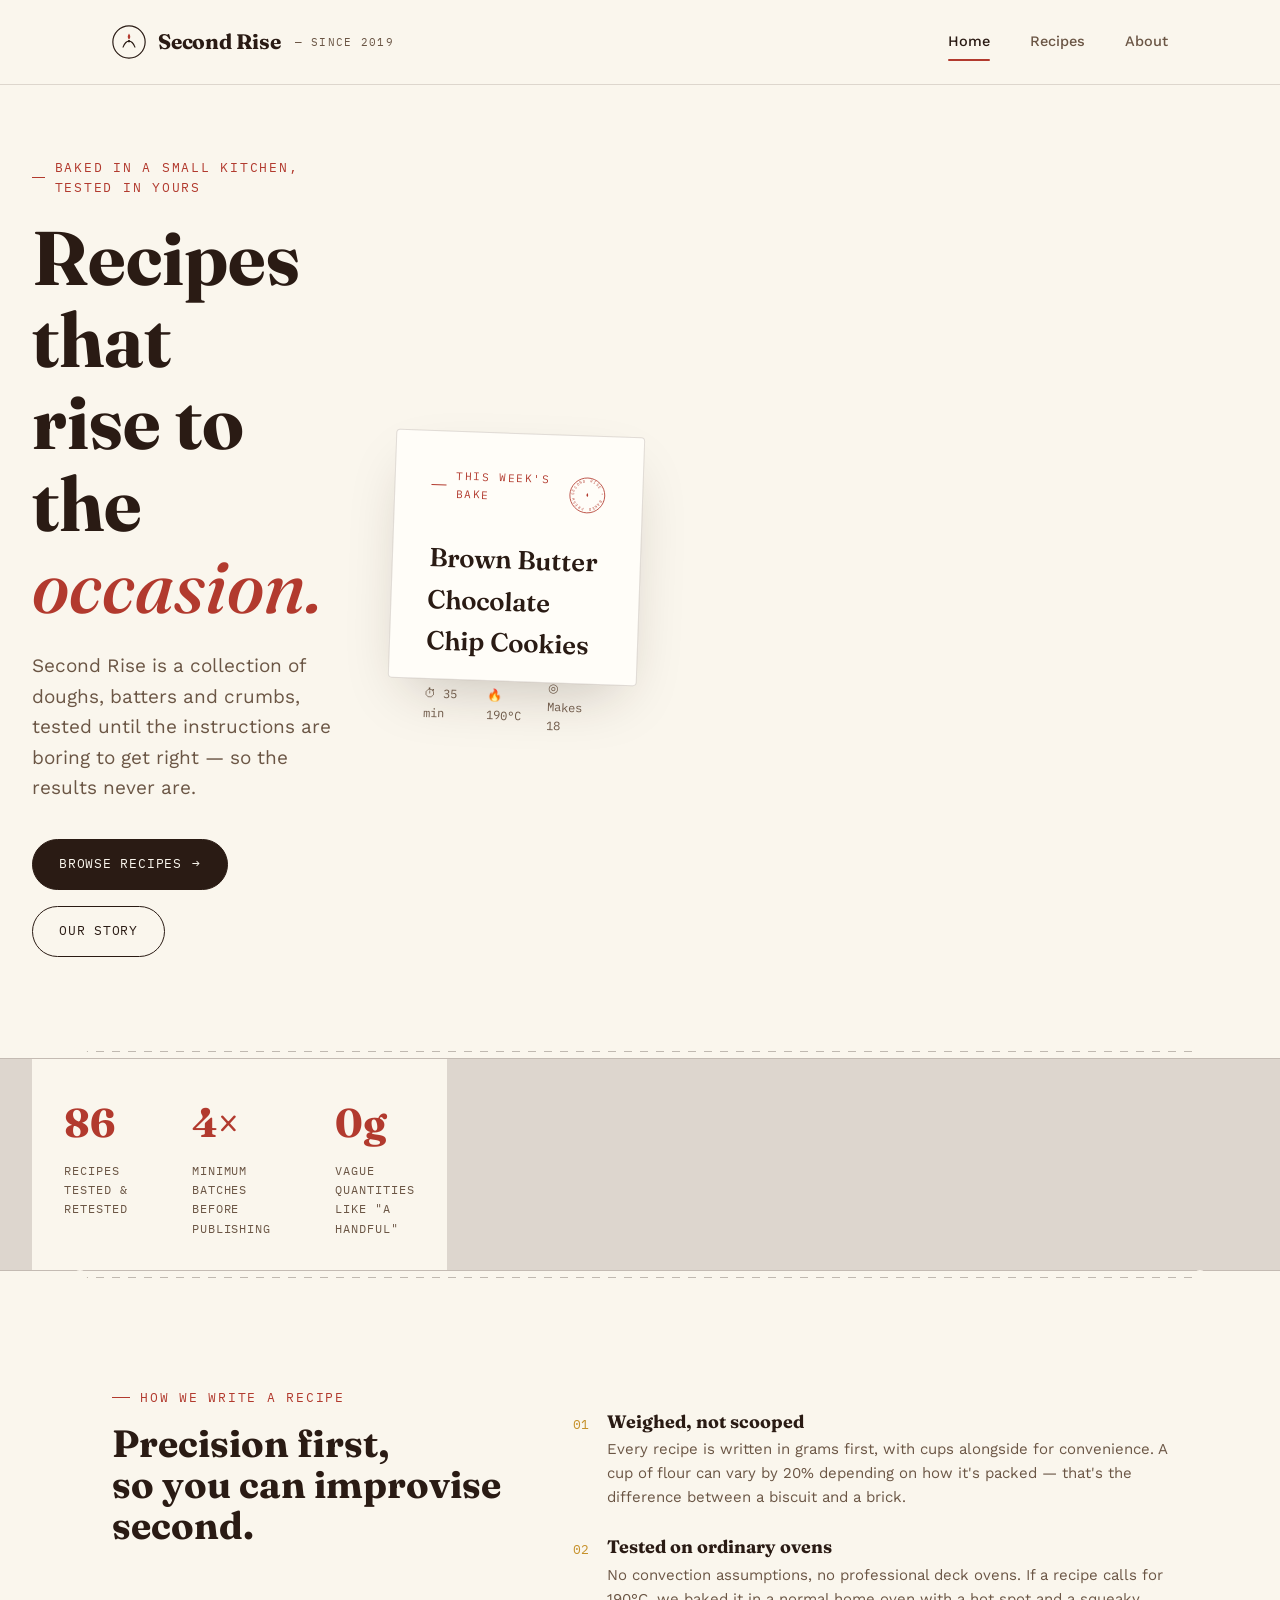
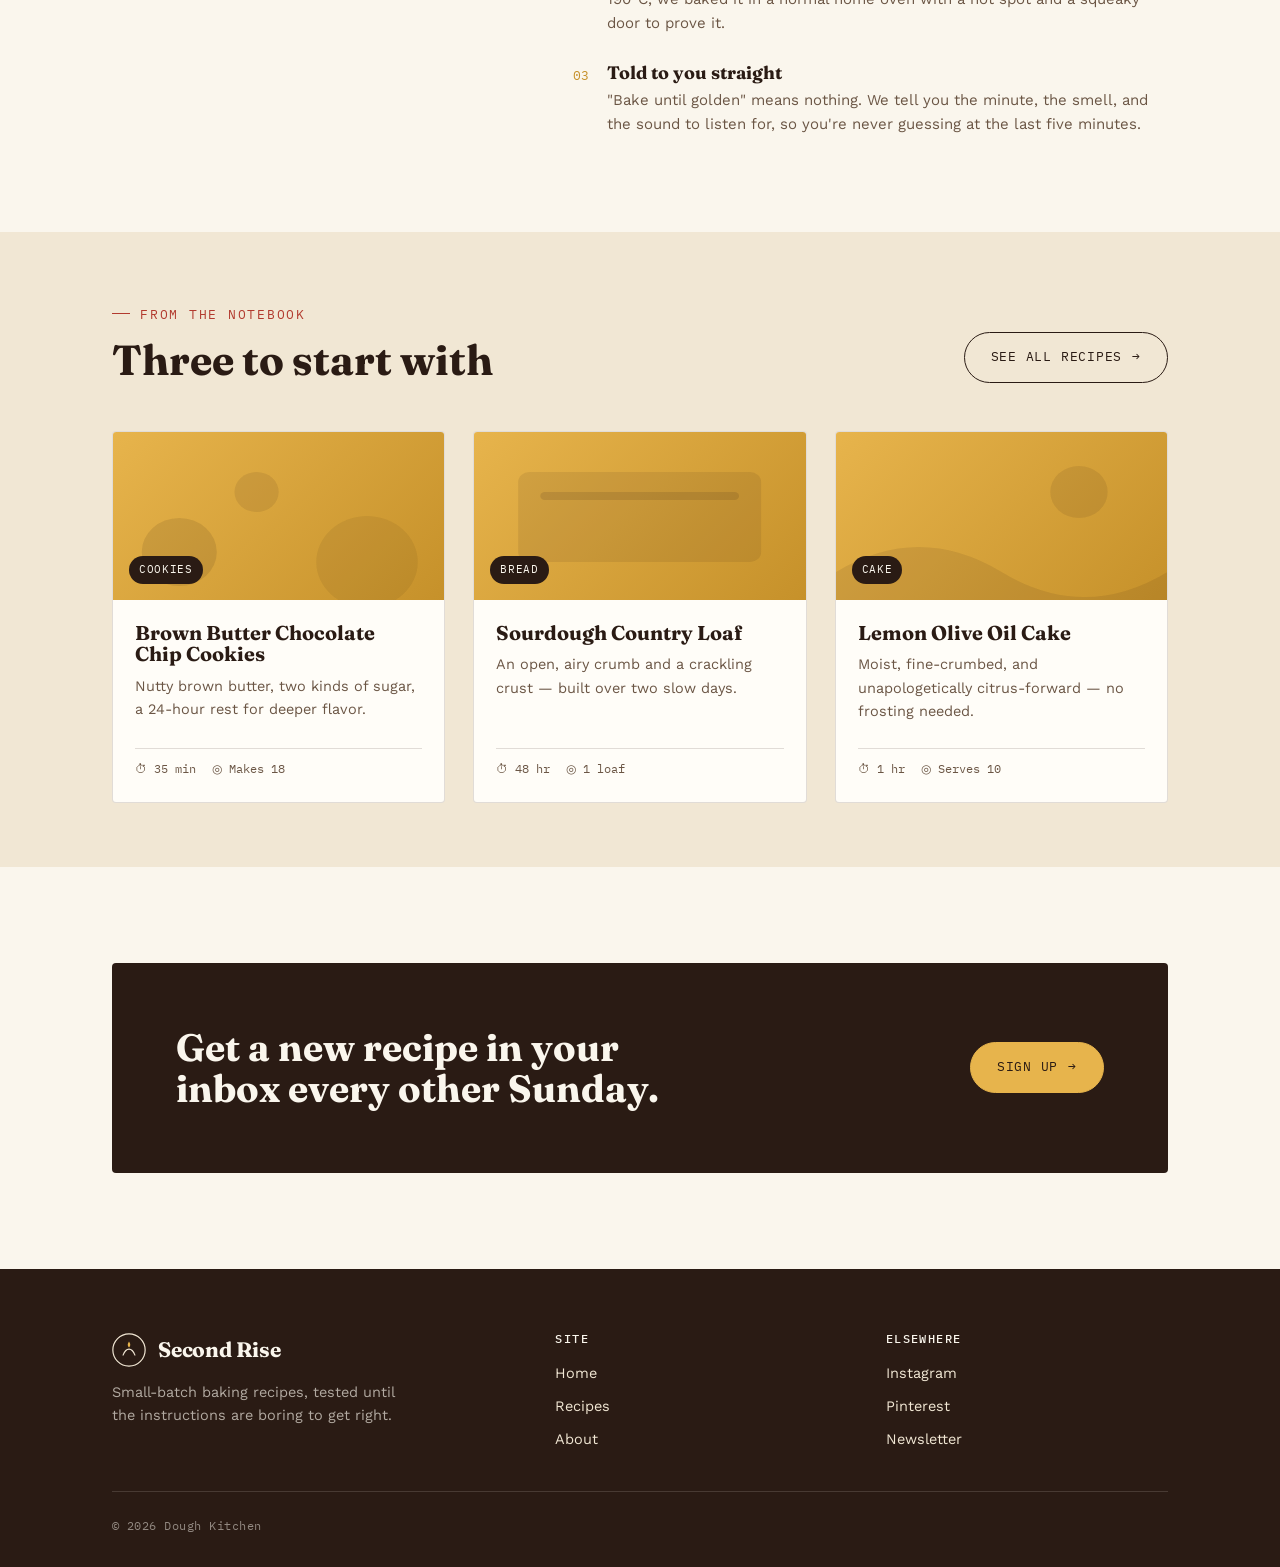
==== index.html @ 47c67fba "Add files via upload" ====
<!DOCTYPE html>
<html lang="en">
<head>
<meta charset="UTF-8">
<meta name="viewport" content="width=device-width, initial-scale=1.0">
<title>Dough</title>
<meta name="description" content="Small-batch baking recipes, tested until they're boring to get right, then written down clearly.">
<link rel="stylesheet" href="styles.css">
</head>
<body>

<header class="site-header">
  <div class="wrap">
    <a href="index.html" class="logo">
      <svg class="logo-mark" viewBox="0 0 40 40" fill="none" xmlns="http://www.w3.org/2000/svg">
        <circle cx="20" cy="20" r="19" stroke="#2A1B14" stroke-width="1.4"/>
        <path d="M20 10c-2 3-2 5 0 7 2-2 2-4 0-7Z" fill="#B23A2E"/>
        <path d="M13 26c2-5 5-7 7-7s5 2 7 7" stroke="#2A1B14" stroke-width="1.3" stroke-linecap="round"/>
        <circle cx="20" cy="19" r="1.4" fill="#2A1B14"/>
      </svg>
      Second Rise
      <small style="margin-left:2px">— since 2019</small>
    </a>
    <nav>
      <button class="nav-toggle" aria-label="Toggle menu" aria-expanded="false">
        <svg viewBox="0 0 24 24" fill="none" stroke="#2A1B14" stroke-width="1.8"><path d="M3 6h18M3 12h18M3 18h18"/></svg>
      </button>
      <div class="nav-links">
        <a href="index.html" aria-current="page">Home</a>
        <a href="recipes.html">Recipes</a>
        <a href="about.html">About</a>
      </div>
    </nav>
  </div>
</header>

<main>

  <!-- HERO -->
  <section class="hero">
    <div class="wrap" style="display:grid; grid-template-columns: 1.1fr 0.9fr; gap:56px; align-items:center;">
      <div>
        <span class="eyebrow">Baked in a small kitchen, tested in yours</span>
        <h1>Recipes that<br>rise to the <em>occasion.</em></h1>
        <p class="lede">Second Rise is a collection of doughs, batters and crumbs, tested until the instructions are boring to get right — so the results never are.</p>
        <div class="hero-actions">
          <a href="recipes.html" class="btn btn-solid">Browse recipes <span class="btn-arrow">→</span></a>
          <a href="about.html" class="btn">Our story</a>
        </div>
      </div>

      <div class="hero-art">
        <div class="hero-card">
          <div class="hero-card-top">
            <span class="eyebrow" style="font-size:11px;">This week's bake</span>
            <svg class="stamp" width="46" height="46" viewBox="0 0 46 46" fill="none">
              <circle cx="23" cy="23" r="21" stroke="#B23A2E" stroke-width="1"/>
              <path id="stampCirclePath" d="M23,23 m-16,0 a16,16 0 1,1 32,0 a16,16 0 1,1 -32,0" fill="none"/>
              <text font-family="IBM Plex Mono" font-size="4.6" fill="#B23A2E" letter-spacing="1.5">
                <textPath href="#stampCirclePath" startOffset="0%">SECOND RISE • BAKED FRESH • </textPath>
              </text>
              <path d="M23 20c-1.4 2-1.4 3.4 0 4.8 1.4-1.4 1.4-2.8 0-4.8Z" fill="#B23A2E"/>
            </svg>
          </div>
          <div>
            <div class="hero-card-title">Brown Butter<br>Chocolate Chip Cookies</div>
            <div class="hero-card-meta">
              <span>⏱ 35 min</span>
              <span>🔥 190°C</span>
              <span>◎ Makes 18</span>
            </div>
          </div>
        </div>
      </div>
    </div>
  </section>

  <!-- STATS -->
  <div class="tear-wrap wrap"><hr class="tear-line"></div>
  <div class="stats-row">
    <div class="wrap" style="display:grid; grid-template-columns:repeat(3,1fr); gap:0;">
      <div class="stat">
        <div class="num">86</div>
        <div class="label">Recipes tested & retested</div>
      </div>
      <div class="stat">
        <div class="num">4×</div>
        <div class="label">Minimum batches before publishing</div>
      </div>
      <div class="stat">
        <div class="num">0g</div>
        <div class="label">Vague quantities like "a handful"</div>
      </div>
    </div>
  </div>
  <div class="tear-wrap wrap"><hr class="tear-line"></div>

  <!-- PHILOSOPHY -->
  <section>
    <div class="wrap philosophy">
      <div>
        <span class="eyebrow">How we write a recipe</span>
        <h2 style="font-size: clamp(28px,3.2vw,38px); margin-top:16px;">Precision first,<br>so you can improvise second.</h2>
      </div>
      <div class="philosophy-list">
        <div class="philosophy-item">
          <span class="mark">01</span>
          <div>
            <h4>Weighed, not scooped</h4>
            <p>Every recipe is written in grams first, with cups alongside for convenience. A cup of flour can vary by 20% depending on how it's packed — that's the difference between a biscuit and a brick.</p>
          </div>
        </div>
        <div class="philosophy-item">
          <span class="mark">02</span>
          <div>
            <h4>Tested on ordinary ovens</h4>
            <p>No convection assumptions, no professional deck ovens. If a recipe calls for 190°C, we baked it in a normal home oven with a hot spot and a squeaky door to prove it.</p>
          </div>
        </div>
        <div class="philosophy-item">
          <span class="mark">03</span>
          <div>
            <h4>Told to you straight</h4>
            <p>"Bake until golden" means nothing. We tell you the minute, the smell, and the sound to listen for, so you're never guessing at the last five minutes.</p>
          </div>
        </div>
      </div>
    </div>
  </section>

  <!-- FEATURED RECIPES -->
  <section class="tight" style="background:var(--parchment-dark);">
    <div class="wrap">
      <div class="section-head">
        <div>
          <span class="eyebrow">From the notebook</span>
          <h2 style="margin-top:14px;">Three to start with</h2>
        </div>
        <a href="recipes.html" class="btn">See all recipes <span class="btn-arrow">→</span></a>
      </div>

      <div class="card-grid">

        <a href="recipes.html" class="recipe-card">
          <div class="recipe-card-media">
            <svg viewBox="0 0 300 168" preserveAspectRatio="none"><circle cx="60" cy="120" r="34" fill="rgba(42,27,20,0.12)"/><circle cx="130" cy="60" r="20" fill="rgba(42,27,20,0.1)"/><circle cx="230" cy="130" r="46" fill="rgba(42,27,20,0.08)"/></svg>
            <span class="recipe-card-tag">Cookies</span>
          </div>
          <div class="recipe-card-body">
            <h3>Brown Butter Chocolate Chip Cookies</h3>
            <p>Nutty brown butter, two kinds of sugar, a 24-hour rest for deeper flavor.</p>
            <div class="recipe-card-meta">
              <span>⏱ 35 min</span><span>◎ Makes 18</span>
            </div>
          </div>
        </a>

        <a href="recipes.html" class="recipe-card">
          <div class="recipe-card-media">
            <svg viewBox="0 0 300 168" preserveAspectRatio="none"><rect x="40" y="40" width="220" height="90" rx="10" fill="rgba(42,27,20,0.1)"/><rect x="60" y="60" width="180" height="8" rx="4" fill="rgba(42,27,20,0.14)"/></svg>
            <span class="recipe-card-tag">Bread</span>
          </div>
          <div class="recipe-card-body">
            <h3>Sourdough Country Loaf</h3>
            <p>An open, airy crumb and a crackling crust — built over two slow days.</p>
            <div class="recipe-card-meta">
              <span>⏱ 48 hr</span><span>◎ 1 loaf</span>
            </div>
          </div>
        </a>

        <a href="recipes.html" class="recipe-card">
          <div class="recipe-card-media">
            <svg viewBox="0 0 300 168" preserveAspectRatio="none"><path d="M0 140 Q75 90 150 140 T300 140 V168 H0 Z" fill="rgba(42,27,20,0.1)"/><circle cx="220" cy="60" r="26" fill="rgba(42,27,20,0.1)"/></svg>
            <span class="recipe-card-tag">Cake</span>
          </div>
          <div class="recipe-card-body">
            <h3>Lemon Olive Oil Cake</h3>
            <p>Moist, fine-crumbed, and unapologetically citrus-forward — no frosting needed.</p>
            <div class="recipe-card-meta">
              <span>⏱ 1 hr</span><span>◎ Serves 10</span>
            </div>
          </div>
        </a>

      </div>
    </div>
  </section>

  <!-- CTA -->
  <section>
    <div class="wrap">
      <div class="cta-band">
        <h2>Get a new recipe in your inbox every other Sunday.</h2>
        <a href="about.html#newsletter" class="btn btn-solid">Sign up <span class="btn-arrow">→</span></a>
      </div>
    </div>
  </section>

</main>

<footer class="site-footer">
  <div class="wrap">
    <div class="footer-grid">
      <div>
        <div class="logo" style="color:var(--parchment); margin-bottom:14px;">
          <svg class="logo-mark" viewBox="0 0 40 40" fill="none" xmlns="http://www.w3.org/2000/svg">
            <circle cx="20" cy="20" r="19" stroke="#F1E7D4" stroke-width="1.4"/>
            <path d="M20 10c-2 3-2 5 0 7 2-2 2-4 0-7Z" fill="#E7B44C"/>
            <path d="M13 26c2-5 5-7 7-7s5 2 7 7" stroke="#F1E7D4" stroke-width="1.3" stroke-linecap="round"/>
          </svg>
          Second Rise
        </div>
        <p style="max-width:34ch;">Small-batch baking recipes, tested until the instructions are boring to get right.</p>
      </div>
      <div>
        <h4>Site</h4>
        <ul>
          <li><a href="index.html">Home</a></li>
          <li><a href="recipes.html">Recipes</a></li>
          <li><a href="about.html">About</a></li>
        </ul>
      </div>
      <div>
        <h4>Elsewhere</h4>
        <ul>
          <li><a href="#">Instagram</a></li>
          <li><a href="#">Pinterest</a></li>
          <li><a href="about.html#newsletter">Newsletter</a></li>
        </ul>
      </div>
    </div>
    <div class="footer-bottom">
      <span>© 2026 Dough Kitchen</span>
    </div>
  </div>
</footer>

<script src="script.js"></script>
</body>
</html>
---- styles.css ----
@import url('https://fonts.googleapis.com/css2?family=Fraunces:ital,opsz,wght@0,9..144,400;0,9..144,500;0,9..144,600;0,9..144,700;0,9..144,900;1,9..144,500;1,9..144,600&family=Work+Sans:wght@400;500;600;700&family=IBM+Plex+Mono:wght@400;500&display=swap');

:root {
  --parchment: #FAF6ED;
  --parchment-dark: #F1E7D4;
  --card: #FFFDF8;
  --espresso: #2A1B14;
  --espresso-soft: #6B5645;
  --butter: #E7B44C;
  --butter-deep: #C6912A;
  --cherry: #B23A2E;
  --line: rgba(42, 27, 20, 0.14);
  --line-strong: rgba(42, 27, 20, 0.28);

  --font-display: 'Fraunces', serif;
  --font-body: 'Work Sans', sans-serif;
  --font-mono: 'IBM Plex Mono', monospace;

  --container: 1120px;
}

* { box-sizing: border-box; }

html {
  scroll-behavior: smooth;
}

@media (prefers-reduced-motion: reduce) {
  html { scroll-behavior: auto; }
  * { animation-duration: 0.01ms !important; animation-iteration-count: 1 !important; transition-duration: 0.01ms !important; }
}

body {
  margin: 0;
  background: var(--parchment);
  color: var(--espresso);
  font-family: var(--font-body);
  font-size: 16px;
  line-height: 1.6;
  -webkit-font-smoothing: antialiased;
}

img { max-width: 100%; display: block; }

a {
  color: inherit;
  text-decoration: none;
}

:focus-visible {
  outline: 2px solid var(--cherry);
  outline-offset: 3px;
  border-radius: 2px;
}

.wrap {
  max-width: var(--container);
  margin: 0 auto;
  padding: 0 32px;
}

h1, h2, h3, h4 {
  font-family: var(--font-display);
  font-weight: 700;
  line-height: 1.08;
  margin: 0;
  color: var(--espresso);
}

.eyebrow {
  font-family: var(--font-mono);
  font-size: 12.5px;
  letter-spacing: 0.14em;
  text-transform: uppercase;
  color: var(--cherry);
  display: inline-flex;
  align-items: center;
  gap: 10px;
}

.eyebrow::before {
  content: '';
  width: 18px;
  height: 1px;
  background: var(--cherry);
  display: inline-block;
}

p { margin: 0 0 1em; }
p:last-child { margin-bottom: 0; }

.lede {
  font-size: 19px;
  color: var(--espresso-soft);
  max-width: 54ch;
}

/* ---------- Buttons ---------- */
.btn {
  display: inline-flex;
  align-items: center;
  gap: 10px;
  font-family: var(--font-mono);
  font-size: 13px;
  letter-spacing: 0.06em;
  text-transform: uppercase;
  padding: 14px 26px;
  border-radius: 999px;
  border: 1px solid var(--espresso);
  background: transparent;
  color: var(--espresso);
  cursor: pointer;
  transition: background 0.2s ease, color 0.2s ease, transform 0.2s ease;
  white-space: nowrap;
}
.btn:hover { background: var(--espresso); color: var(--parchment); transform: translateY(-1px); }

.btn-solid {
  background: var(--espresso);
  color: var(--parchment);
}
.btn-solid:hover { background: var(--cherry); border-color: var(--cherry); color: #fff; }

.btn-arrow { transition: transform 0.2s ease; }
.btn:hover .btn-arrow { transform: translateX(3px); }

/* ---------- Header / Nav ---------- */
.site-header {
  position: sticky;
  top: 0;
  z-index: 40;
  background: rgba(250, 246, 237, 0.92);
  backdrop-filter: blur(8px);
  border-bottom: 1px solid var(--line);
}

.site-header .wrap {
  display: flex;
  align-items: center;
  justify-content: space-between;
  height: 84px;
}

.logo {
  display: flex;
  align-items: center;
  gap: 12px;
  font-family: var(--font-display);
  font-weight: 700;
  font-size: 21px;
  letter-spacing: -0.01em;
}

.logo-mark {
  width: 34px;
  height: 34px;
  flex-shrink: 0;
}

.logo small {
  display: block;
  font-family: var(--font-mono);
  font-weight: 400;
  font-size: 10.5px;
  letter-spacing: 0.12em;
  text-transform: uppercase;
  color: var(--espresso-soft);
}

.nav-links {
  display: flex;
  align-items: center;
  gap: 40px;
  font-size: 14.5px;
  font-weight: 500;
}

.nav-links a {
  position: relative;
  padding: 4px 0;
  color: var(--espresso-soft);
  transition: color 0.2s ease;
}
.nav-links a:hover,
.nav-links a[aria-current="page"] { color: var(--espresso); }

.nav-links a[aria-current="page"]::after {
  content: '';
  position: absolute;
  left: 0; right: 0; bottom: -3px;
  height: 2px;
  background: var(--cherry);
  border-radius: 2px;
}

.nav-toggle {
  display: none;
  background: none;
  border: 1px solid var(--line-strong);
  border-radius: 8px;
  width: 42px;
  height: 42px;
  align-items: center;
  justify-content: center;
  cursor: pointer;
}
.nav-toggle svg { width: 20px; height: 20px; }

/* ---------- Tear line divider (signature) ---------- */
.tear-line {
  border: none;
  height: 1px;
  margin: 0;
  background-image: repeating-linear-gradient(to right, var(--line-strong) 0 8px, transparent 8px 16px);
}

.tear-wrap {
  position: relative;
  padding: 6px 0;
}
.tear-wrap::before,
.tear-wrap::after {
  content: '';
  position: absolute;
  top: 50%;
  width: 14px;
  height: 14px;
  background: var(--parchment);
  border-radius: 50%;
  transform: translateY(-50%);
}
.tear-wrap::before { left: -7px; }
.tear-wrap::after { right: -7px; }

/* ---------- Baker's stamp (signature) ---------- */
.stamp {
  animation: spin-slow 26s linear infinite;
  transform-origin: 50% 50%;
}
@keyframes spin-slow {
  to { transform: rotate(360deg); }
}
@media (prefers-reduced-motion: reduce) {
  .stamp { animation: none; }
}

/* ---------- Section rhythm ---------- */
section { padding: 96px 0; }
section.tight { padding: 64px 0; }

.section-head {
  display: flex;
  align-items: flex-end;
  justify-content: space-between;
  gap: 32px;
  margin-bottom: 48px;
  flex-wrap: wrap;
}

.section-head h2 { font-size: clamp(30px, 3.4vw, 42px); }

/* ---------- Footer ---------- */
.site-footer {
  background: var(--espresso);
  color: var(--parchment-dark);
  padding: 64px 0 32px;
}
.site-footer a:hover { color: var(--butter); }
.footer-grid {
  display: grid;
  grid-template-columns: 1.4fr 1fr 1fr;
  gap: 48px;
  padding-bottom: 40px;
}
.footer-grid h4 {
  color: var(--parchment);
  font-family: var(--font-mono);
  font-size: 12px;
  letter-spacing: 0.12em;
  text-transform: uppercase;
  font-weight: 500;
  margin-bottom: 16px;
}
.footer-grid ul { list-style: none; margin: 0; padding: 0; display: flex; flex-direction: column; gap: 10px; font-size: 14.5px; }
.footer-grid p { color: rgba(250,246,237,0.65); font-size: 14.5px; }
.footer-bottom {
  border-top: 1px solid rgba(250,246,237,0.14);
  padding-top: 24px;
  display: flex;
  justify-content: space-between;
  font-family: var(--font-mono);
  font-size: 12px;
  letter-spacing: 0.04em;
  color: rgba(250,246,237,0.5);
  flex-wrap: wrap;
  gap: 12px;
}

/* ============================================
   HOME PAGE
   ============================================ */

.hero {
  padding: 72px 0 88px;
  display: grid;
  grid-template-columns: 1.1fr 0.9fr;
  gap: 56px;
  align-items: center;
}

.hero h1 {
  font-size: clamp(44px, 6vw, 76px);
  margin: 20px 0 24px;
}
.hero h1 em {
  font-style: italic;
  color: var(--cherry);
  font-weight: 500;
}

.hero-actions {
  display: flex;
  gap: 16px;
  margin-top: 36px;
  flex-wrap: wrap;
}

.hero-art {
  position: relative;
  aspect-ratio: 1 / 1;
  display: flex;
  align-items: center;
  justify-content: center;
}

.hero-card {
  background: var(--card);
  border: 1px solid var(--line);
  border-radius: 4px;
  width: 100%;
  height: 100%;
  padding: 36px;
  display: flex;
  flex-direction: column;
  justify-content: space-between;
  box-shadow: 0 24px 60px -20px rgba(42,27,20,0.25);
  transform: rotate(2deg);
}

.hero-card-top {
  display: flex;
  justify-content: space-between;
  align-items: flex-start;
}

.hero-card-title {
  font-family: var(--font-display);
  font-size: 26px;
  font-weight: 600;
  margin-top: 24px;
}

.hero-card-meta {
  display: flex;
  gap: 20px;
  font-family: var(--font-mono);
  font-size: 12px;
  color: var(--espresso-soft);
  margin-top: 12px;
}

.hero-card-meta span { display: flex; align-items: center; gap: 6px; }

/* Stats row */
.stats-row {
  display: grid;
  grid-template-columns: repeat(3, 1fr);
  gap: 1px;
  background: var(--line);
  border-top: 1px solid var(--line);
  border-bottom: 1px solid var(--line);
}
.stat {
  background: var(--parchment);
  padding: 32px;
  text-align: left;
}
.stat .num {
  font-family: var(--font-display);
  font-size: 40px;
  font-weight: 700;
  color: var(--cherry);
}
.stat .label {
  font-family: var(--font-mono);
  font-size: 12px;
  letter-spacing: 0.08em;
  text-transform: uppercase;
  color: var(--espresso-soft);
  margin-top: 6px;
}

/* Philosophy */
.philosophy {
  display: grid;
  grid-template-columns: 0.8fr 1.2fr;
  gap: 64px;
}
.philosophy-list {
  display: flex;
  flex-direction: column;
  gap: 28px;
  margin-top: 32px;
}
.philosophy-item {
  display: flex;
  gap: 18px;
}
.philosophy-item .mark {
  font-family: var(--font-mono);
  font-size: 13px;
  color: var(--butter-deep);
  padding-top: 3px;
}
.philosophy-item h4 { font-size: 18px; margin-bottom: 6px; }
.philosophy-item p { color: var(--espresso-soft); font-size: 15px; }

/* Featured recipe cards */
.card-grid {
  display: grid;
  grid-template-columns: repeat(3, 1fr);
  gap: 28px;
}

.recipe-card {
  background: var(--card);
  border: 1px solid var(--line);
  border-radius: 4px;
  overflow: hidden;
  display: flex;
  flex-direction: column;
  transition: box-shadow 0.25s ease, transform 0.25s ease;
}
.recipe-card:hover {
  box-shadow: 0 20px 40px -18px rgba(42,27,20,0.22);
  transform: translateY(-3px);
}

.recipe-card-media {
  height: 168px;
  background: linear-gradient(135deg, var(--butter) 0%, var(--butter-deep) 100%);
  position: relative;
  display: flex;
  align-items: flex-end;
  padding: 16px;
}
.recipe-card-media svg { width: 100%; height: 100%; position: absolute; inset: 0; opacity: 0.9; }
.recipe-card-tag {
  position: relative;
  font-family: var(--font-mono);
  font-size: 11px;
  letter-spacing: 0.06em;
  text-transform: uppercase;
  background: var(--espresso);
  color: var(--parchment);
  padding: 5px 10px;
  border-radius: 999px;
}

.recipe-card-body {
  padding: 22px 22px 24px;
  display: flex;
  flex-direction: column;
  gap: 10px;
  flex: 1;
}
.recipe-card-body h3 { font-size: 20px; }
.recipe-card-body p { color: var(--espresso-soft); font-size: 14.5px; }
.recipe-card-meta {
  margin-top: auto;
  display: flex;
  gap: 16px;
  font-family: var(--font-mono);
  font-size: 12px;
  color: var(--espresso-soft);
  padding-top: 10px;
  border-top: 1px solid var(--line);
}

/* CTA band */
.cta-band {
  background: var(--espresso);
  color: var(--parchment);
  border-radius: 4px;
  padding: 64px;
  display: flex;
  align-items: center;
  justify-content: space-between;
  gap: 32px;
  flex-wrap: wrap;
}
.cta-band h2 { color: var(--parchment); font-size: clamp(28px,3vw,38px); max-width: 20ch; }
.cta-band .btn-solid { background: var(--butter); color: var(--espresso); border-color: var(--butter); }
.cta-band .btn-solid:hover { background: var(--cherry); border-color: var(--cherry); color: #fff; }

/* ============================================
   RECIPES PAGE
   ============================================ */

.page-header {
  padding: 64px 0 40px;
}
.page-header h1 { font-size: clamp(38px, 5vw, 58px); margin: 18px 0 16px; }

.filter-row {
  display: flex;
  gap: 10px;
  flex-wrap: wrap;
  margin-top: 32px;
}
.filter-pill {
  font-family: var(--font-mono);
  font-size: 12.5px;
  letter-spacing: 0.04em;
  padding: 9px 16px;
  border-radius: 999px;
  border: 1px solid var(--line-strong);
  background: var(--card);
  cursor: pointer;
  transition: all 0.15s ease;
}
.filter-pill:hover { border-color: var(--espresso); }
.filter-pill.active { background: var(--espresso); color: var(--parchment); border-color: var(--espresso); }

.recipe-index {
  display: flex;
  flex-direction: column;
  gap: 18px;
  padding-bottom: 96px;
}

.recipe-entry {
  background: var(--card);
  border: 1px solid var(--line);
  border-radius: 4px;
  overflow: hidden;
}

.recipe-entry-head {
  display: flex;
  align-items: center;
  gap: 24px;
  padding: 22px 26px;
  cursor: pointer;
  background: none;
  border: none;
  width: 100%;
  text-align: left;
  font-family: var(--font-body);
}

.recipe-entry-num {
  font-family: var(--font-mono);
  font-size: 13px;
  color: var(--butter-deep);
  width: 28px;
  flex-shrink: 0;
}

.recipe-entry-title { flex: 1; }
.recipe-entry-title h3 { font-size: 21px; margin-bottom: 4px; }
.recipe-entry-title .sub { color: var(--espresso-soft); font-size: 14px; }

.recipe-entry-meta {
  display: flex;
  gap: 22px;
  font-family: var(--font-mono);
  font-size: 12px;
  color: var(--espresso-soft);
  flex-shrink: 0;
}
.recipe-entry-meta span { display: flex; align-items: center; gap: 6px; }

.recipe-entry-toggle {
  width: 32px;
  height: 32px;
  border-radius: 50%;
  border: 1px solid var(--line-strong);
  display: flex;
  align-items: center;
  justify-content: center;
  flex-shrink: 0;
  transition: transform 0.25s ease, background 0.2s ease;
}
.recipe-entry-toggle svg { width: 14px; height: 14px; transition: transform 0.25s ease; }

.recipe-entry.open .recipe-entry-toggle { background: var(--espresso); border-color: var(--espresso); }
.recipe-entry.open .recipe-entry-toggle svg { stroke: var(--parchment); transform: rotate(45deg); }

.recipe-entry-body {
  display: grid;
  grid-template-rows: 0fr;
  transition: grid-template-rows 0.35s ease;
}
.recipe-entry.open .recipe-entry-body { grid-template-rows: 1fr; }
.recipe-entry-body-inner { overflow: hidden; }

.recipe-detail {
  padding: 8px 26px 34px;
  border-top: 1px dashed var(--line-strong);
  display: grid;
  grid-template-columns: 0.85fr 1.15fr;
  gap: 40px;
}

.ingredients h4, .method h4 {
  font-family: var(--font-mono);
  font-size: 12px;
  letter-spacing: 0.1em;
  text-transform: uppercase;
  color: var(--cherry);
  margin: 24px 0 14px;
}

.ingredients ul {
  list-style: none;
  margin: 0;
  padding: 0;
  display: flex;
  flex-direction: column;
  gap: 10px;
}
.ingredients li {
  display: flex;
  align-items: baseline;
  gap: 10px;
  font-size: 14.5px;
}
.ingredients li input[type="checkbox"] {
  appearance: none;
  width: 16px;
  height: 16px;
  border: 1px solid var(--line-strong);
  border-radius: 3px;
  flex-shrink: 0;
  margin-top: 2px;
  cursor: pointer;
  position: relative;
}
.ingredients li input[type="checkbox"]:checked {
  background: var(--butter);
  border-color: var(--butter-deep);
}
.ingredients li input[type="checkbox"]:checked::after {
  content: '✓';
  position: absolute;
  inset: 0;
  display: flex;
  align-items: center;
  justify-content: center;
  font-size: 11px;
  color: var(--espresso);
}
.ingredients li .qty {
  font-family: var(--font-mono);
  color: var(--espresso-soft);
  min-width: 68px;
  flex-shrink: 0;
}
.ingredients li.checked span:not(.qty) { text-decoration: line-through; color: var(--espresso-soft); }

.method ol {
  margin: 0;
  padding: 0;
  list-style: none;
  counter-reset: step;
  display: flex;
  flex-direction: column;
  gap: 16px;
}
.method li {
  counter-increment: step;
  display: flex;
  gap: 16px;
  font-size: 14.5px;
}
.method li::before {
  content: counter(step);
  font-family: var(--font-mono);
  font-size: 12px;
  width: 24px;
  height: 24px;
  border-radius: 50%;
  border: 1px solid var(--line-strong);
  display: flex;
  align-items: center;
  justify-content: center;
  flex-shrink: 0;
  color: var(--espresso-soft);
}
.method li strong { color: var(--espresso); }

.recipe-note {
  grid-column: 1 / -1;
  background: var(--parchment-dark);
  border-radius: 4px;
  padding: 16px 20px;
  font-size: 14px;
  color: var(--espresso-soft);
  display: flex;
  gap: 12px;
}
.recipe-note strong { color: var(--espresso); font-weight: 600; }

/* ============================================
   ABOUT PAGE
   ============================================ */

.about-hero {
  display: grid;
  grid-template-columns: 1fr 1fr;
  gap: 64px;
  align-items: center;
  padding: 72px 0 88px;
}
.about-hero h1 { font-size: clamp(38px, 5vw, 56px); margin: 18px 0 20px; }

.timeline {
  display: flex;
  flex-direction: column;
}
.timeline-item {
  display: grid;
  grid-template-columns: 90px 1fr;
  gap: 28px;
  padding: 28px 0;
  border-top: 1px dashed var(--line-strong);
}
.timeline-item:last-child { border-bottom: 1px dashed var(--line-strong); }
.timeline-year { font-family: var(--font-mono); color: var(--cherry); font-size: 14px; padding-top: 3px; }
.timeline-item h4 { font-size: 19px; margin-bottom: 8px; }
.timeline-item p { color: var(--espresso-soft); font-size: 14.5px; }

.values-grid {
  display: grid;
  grid-template-columns: repeat(3, 1fr);
  gap: 1px;
  background: var(--line);
  border: 1px solid var(--line);
}
.value-box {
  background: var(--parchment);
  padding: 36px 30px;
}
.value-box .icon { width: 30px; height: 30px; margin-bottom: 18px; color: var(--cherry); }
.value-box h4 { font-size: 18px; margin-bottom: 10px; }
.value-box p { font-size: 14.5px; color: var(--espresso-soft); }

.faq-list { display: flex; flex-direction: column; }
.faq-item { border-top: 1px solid var(--line); padding: 24px 0; }
.faq-item:last-child { border-bottom: 1px solid var(--line); }
.faq-item h4 { font-size: 17px; margin-bottom: 8px; font-family: var(--font-body); font-weight: 600; }
.faq-item p { color: var(--espresso-soft); font-size: 14.5px; max-width: 62ch; }

.newsletter {
  background: var(--parchment-dark);
  border-radius: 4px;
  padding: 56px;
  display: grid;
  grid-template-columns: 1.1fr 1fr;
  gap: 48px;
  align-items: center;
}
.newsletter h2 { font-size: clamp(26px,3vw,32px); margin-bottom: 12px; }
.newsletter p { color: var(--espresso-soft); }
.newsletter-form {
  display: flex;
  gap: 10px;
}
.newsletter-form input[type="email"] {
  flex: 1;
  padding: 14px 18px;
  border: 1px solid var(--line-strong);
  border-radius: 999px;
  background: var(--card);
  font-family: var(--font-body);
  font-size: 14.5px;
  color: var(--espresso);
}
.newsletter-form input[type="email"]:focus { outline: none; border-color: var(--espresso); }
.newsletter-note { font-family: var(--font-mono); font-size: 12px; color: var(--espresso-soft); margin-top: 12px; }

.form-success {
  display: none;
  align-items: center;
  gap: 10px;
  font-family: var(--font-mono);
  font-size: 13.5px;
  color: var(--espresso);
  padding: 14px 0 0;
}
.form-success.show { display: flex; }

/* ============================================
   RESPONSIVE
   ============================================ */

@media (max-width: 920px) {
  .hero { grid-template-columns: 1fr; gap: 40px; }
  .hero-art { max-width: 380px; margin: 0 auto; aspect-ratio: 4/3.4; }
  .stats-row { grid-template-columns: 1fr; }
  .stat { border-bottom: 1px solid var(--line); }
  .philosophy { grid-template-columns: 1fr; gap: 36px; }
  .card-grid { grid-template-columns: 1fr; }
  .footer-grid { grid-template-columns: 1fr; gap: 32px; }
  .recipe-detail { grid-template-columns: 1fr; }
  .about-hero { grid-template-columns: 1fr; gap: 40px; }
  .values-grid { grid-template-columns: 1fr; }
  .newsletter { grid-template-columns: 1fr; padding: 36px; }
  .cta-band { padding: 40px; flex-direction: column; align-items: flex-start; }
}

@media (max-width: 720px) {
  .nav-links {
    position: absolute;
    top: 84px; left: 0; right: 0;
    background: var(--parchment);
    border-bottom: 1px solid var(--line);
    flex-direction: column;
    align-items: flex-start;
    padding: 24px 32px;
    gap: 20px;
    display: none;
  }
  .nav-links.open { display: flex; }
  .nav-toggle { display: flex; }
  .recipe-entry-head { flex-wrap: wrap; }
  .recipe-entry-meta { order: 3; width: 100%; padding-left: 52px; }
}

@media (max-width: 560px) {
  .wrap { padding: 0 20px; }
  section { padding: 64px 0; }
  .recipe-entry-head { padding: 18px; gap: 14px; }
  .recipe-detail { padding: 8px 18px 26px; }
}
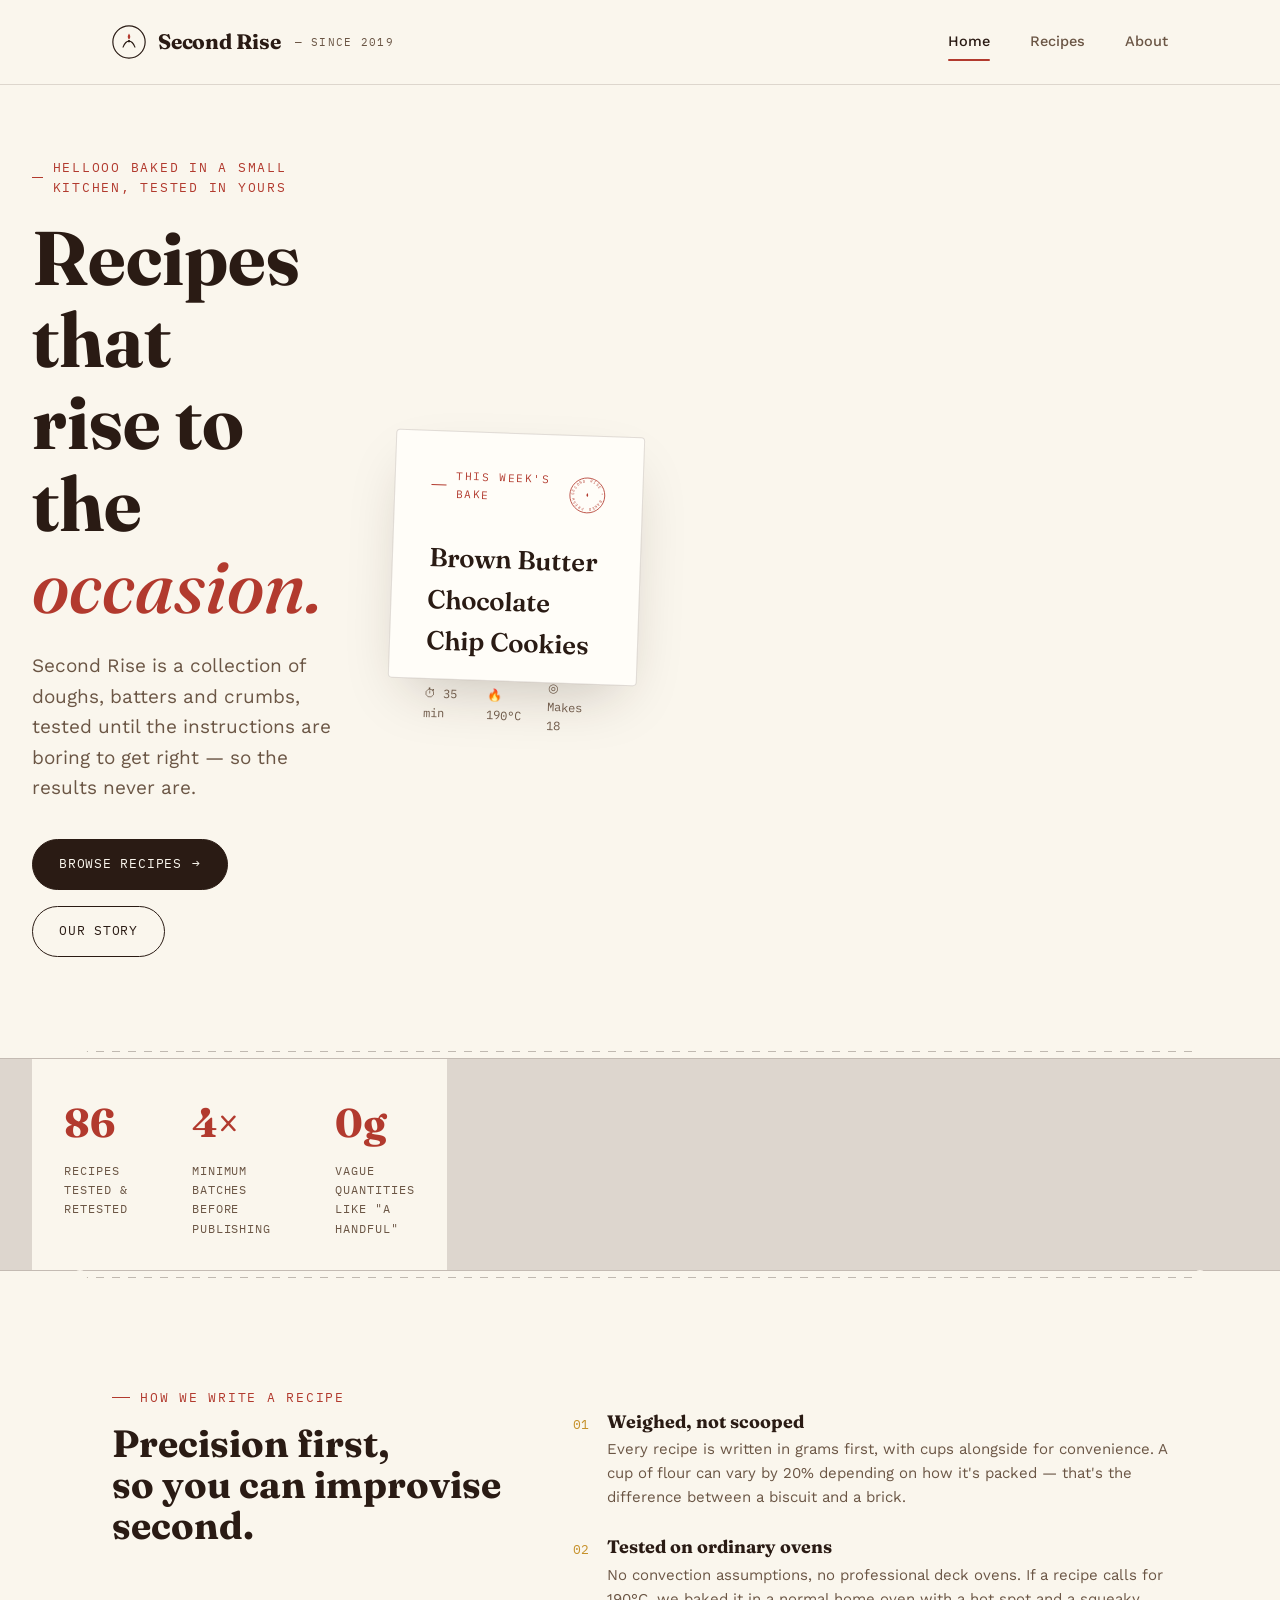
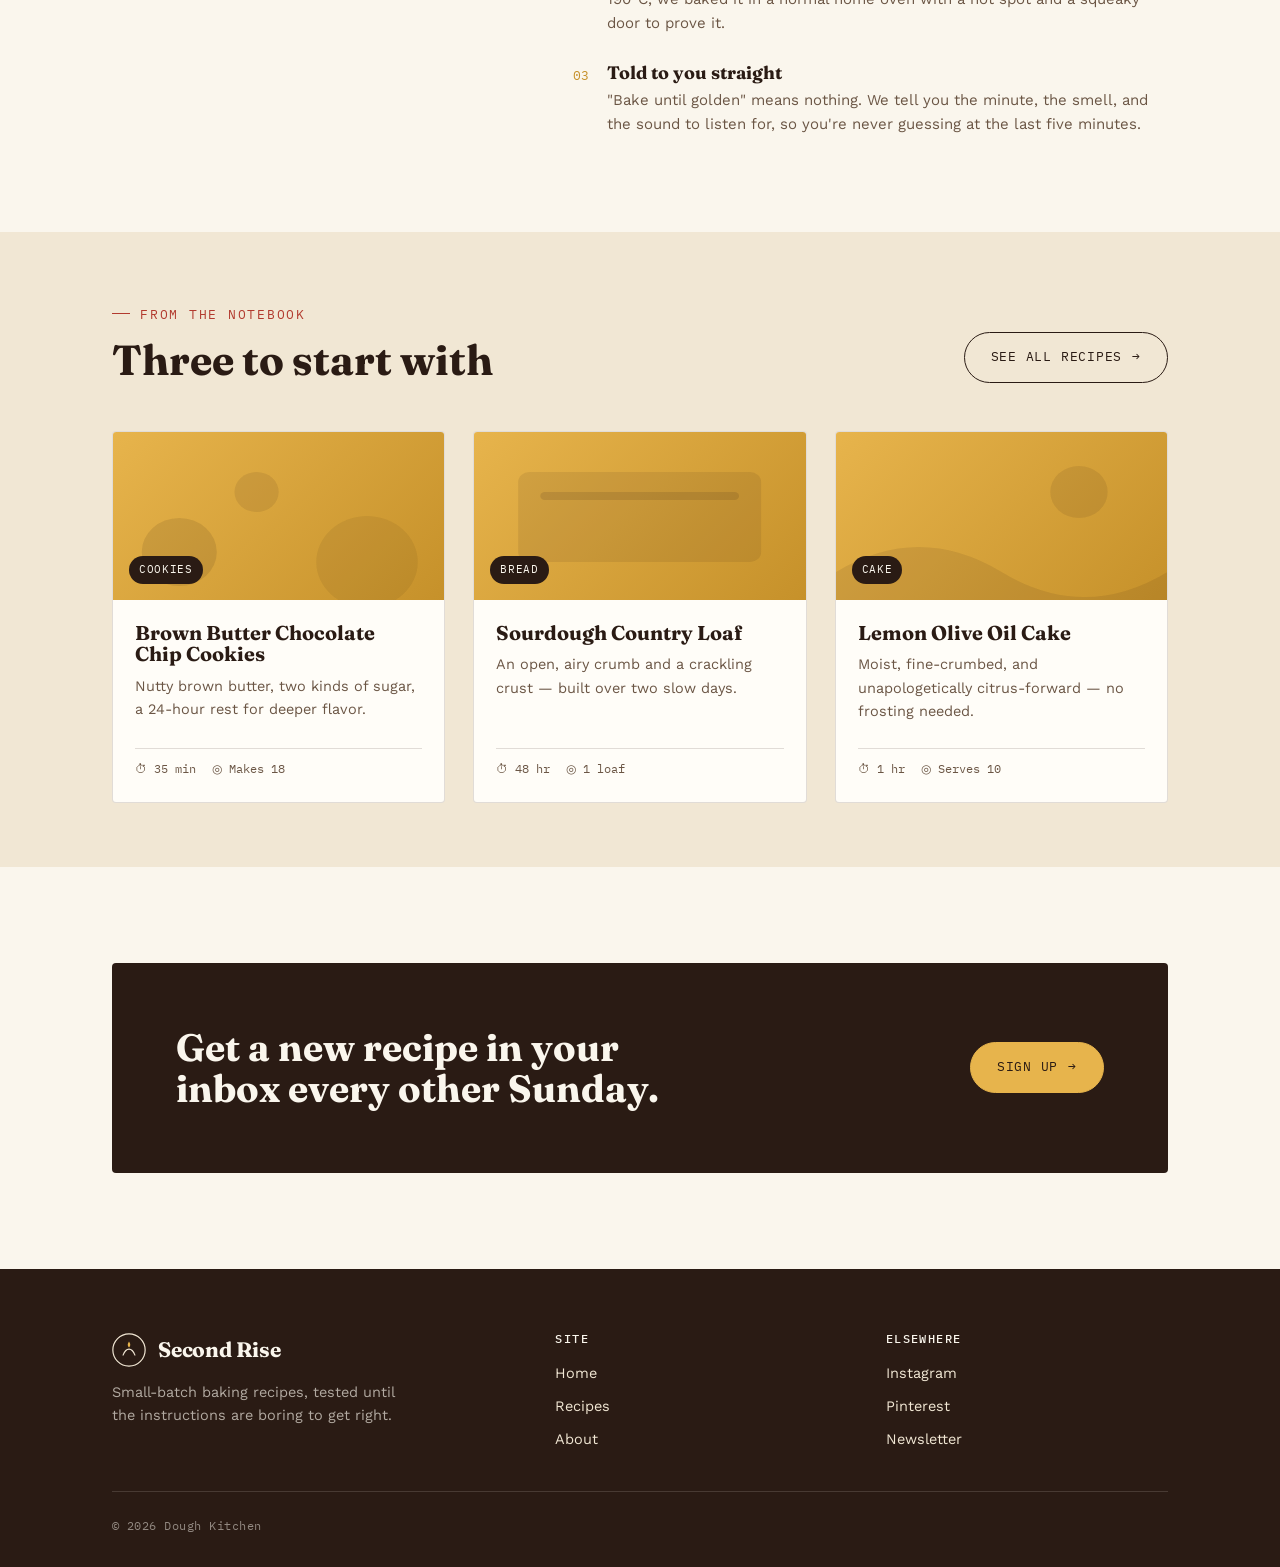
==== commit e6dfcb30: "Update index.html" ====
--- a/index.html
+++ b/index.html
@@ -3,7 +3,7 @@
 <head>
 <meta charset="UTF-8">
 <meta name="viewport" content="width=device-width, initial-scale=1.0">
-<title>Dough</title>
+<title>YSHA LATESTTT</title>
 <meta name="description" content="Small-batch baking recipes, tested until they're boring to get right, then written down clearly.">
 <link rel="stylesheet" href="styles.css">
 </head>
@@ -40,7 +40,7 @@
   <section class="hero">
     <div class="wrap" style="display:grid; grid-template-columns: 1.1fr 0.9fr; gap:56px; align-items:center;">
       <div>
-        <span class="eyebrow">Baked in a small kitchen, tested in yours</span>
+        <span class="eyebrow">HELLOOO Baked in a small kitchen, tested in yours</span>
         <h1>Recipes that<br>rise to the <em>occasion.</em></h1>
         <p class="lede">Second Rise is a collection of doughs, batters and crumbs, tested until the instructions are boring to get right — so the results never are.</p>
         <div class="hero-actions">
